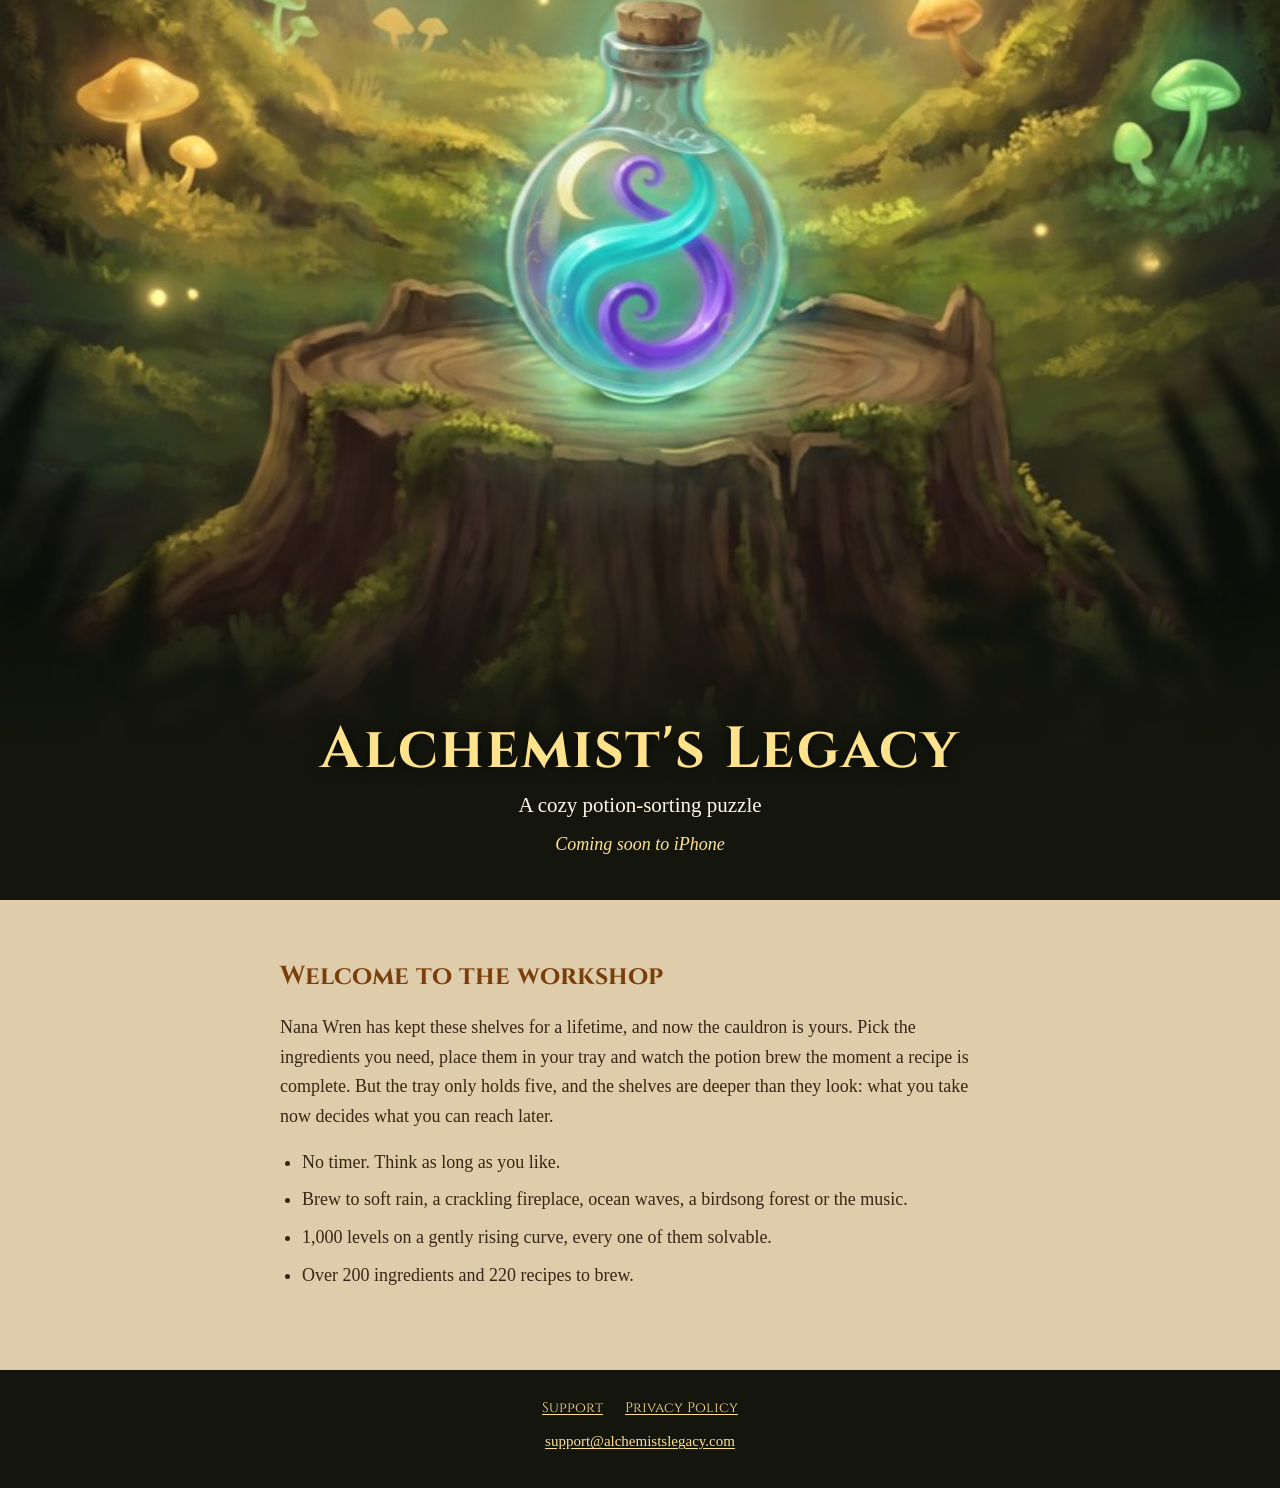
==== index.html @ 7ab3582b "The website: home, privacy policy, support Co-Authored-By: Claude Opus 5.5 <noreply@anthropic.com>" ====
<!doctype html>
<html lang="en">
<head>
  <meta charset="utf-8">
  <meta name="viewport" content="width=device-width, initial-scale=1">
  <title>Alchemist's Legacy</title>
  <meta name="description" content="A cozy potion-sorting puzzle for iPhone. Pick ingredients off the shelves, fill your tray and brew every recipe. No timer, no rush.">
  <link rel="icon" type="image/png" href="favicon.png">
  <link rel="stylesheet" href="assets/site.css">
</head>
<body>
  <header class="hero">
    <h1>Alchemist's Legacy</h1>
    <p class="tagline">A cozy potion-sorting puzzle</p>
    <p class="soon">Coming soon to iPhone</p>
  </header>

  <section class="about">
    <div class="inner">
      <h2>Welcome to the workshop</h2>
      <p>Nana Wren has kept these shelves for a lifetime, and now the cauldron is yours. Pick the ingredients you need, place them in your tray and watch the potion brew the moment a recipe is complete. But the tray only holds five, and the shelves are deeper than they look: what you take now decides what you can reach later.</p>
      <ul>
        <li>No timer. Think as long as you like.</li>
        <li>Brew to soft rain, a crackling fireplace, ocean waves, a birdsong forest or the music.</li>
        <li>1,000 levels on a gently rising curve, every one of them solvable.</li>
        <li>Over 200 ingredients and 220 recipes to brew.</li>
      </ul>
    </div>
  </section>

  <footer>
    <nav class="footer-nav" aria-label="Site">
      <a href="support/">Support</a>
      <a href="privacy/">Privacy Policy</a>
    </nav>
    <p><a href="mailto:support@alchemistslegacy.com">support@alchemistslegacy.com</a></p>
  </footer>
</body>
</html>
---- assets/site.css ----
/* The game's own palette: ForestUI's parchment, inks and frames. */
@font-face { font-family: "Cinzel"; src: url("fonts/Cinzel-Regular.ttf") format("truetype"); font-weight: 400; font-display: swap; }
@font-face { font-family: "Cinzel"; src: url("fonts/Cinzel-Bold.ttf") format("truetype"); font-weight: 700; font-display: swap; }

:root {
  --page: rgb(222, 204, 170);
  --page-pale: rgb(240, 228, 204);
  --ink: rgb(58, 38, 22);
  --ink-soft: rgb(88, 64, 42);
  --ink-title: rgb(122, 62, 10);
  --frame: rgb(190, 160, 116);
  --rim: rgb(72, 46, 26);
  --night: rgb(20, 22, 14);
  --gold: rgb(255, 226, 140);
  --cream: rgb(255, 248, 232);
}

* { box-sizing: border-box; }

html { -webkit-text-size-adjust: 100%; }

body {
  margin: 0;
  background: var(--night);
  color: var(--ink);
  font: 18px/1.65 Georgia, "Iowan Old Style", "Times New Roman", serif;
}

h1, h2, h3, .brand, .footer-nav, .button { font-family: "Cinzel", Georgia, serif; }

a { color: var(--ink-title); text-underline-offset: 2px; }
a:hover { color: var(--ink); }
a:focus-visible { outline: 3px solid var(--ink-title); outline-offset: 2px; border-radius: 2px; }

/* Top bar on the inner pages */
.topbar {
  display: flex;
  align-items: center;
  justify-content: space-between;
  gap: 16px;
  padding: 14px 24px;
  background: var(--night);
}
.brand {
  display: flex;
  align-items: center;
  gap: 12px;
  color: var(--gold);
  font-weight: 700;
  font-size: 17px;
  letter-spacing: 0.04em;
  text-decoration: none;
}
.brand:hover { color: var(--cream); }
.brand img { width: 36px; height: 36px; border-radius: 8px; display: block; }

/* Home */
.hero {
  position: relative;
  min-height: 100svh;
  display: flex;
  flex-direction: column;
  align-items: center;
  justify-content: flex-end;
  padding: 48px 20px 40px;
  text-align: center;
  background: var(--night);
  color: var(--cream);
}
/* The picture stops above the title, so the flask stays clear of it at any screen shape. */
.hero::before,
.hero::after {
  content: "";
  position: absolute;
  inset: 0 0 140px 0;
}
.hero::before { background: url("forest.jpg") center bottom / cover no-repeat; }
.hero::after { background: linear-gradient(to bottom, rgba(20, 22, 14, 0) 78%, rgb(20, 22, 14) 100%); }
.hero > * { position: relative; z-index: 1; }
.hero h1 {
  margin: 0 0 6px;
  color: var(--gold);
  font-size: clamp(34px, 7vw, 58px);
  line-height: 1.1;
  letter-spacing: 0.03em;
  text-shadow: 0 2px 14px rgba(0, 0, 0, 0.7);
}
.hero .tagline { margin: 0 0 8px; font-size: 21px; }
.hero .soon { margin: 0; color: var(--gold); font-style: italic; }

.about {
  background: var(--page);
  padding: 56px 20px 64px;
}
.about .inner { max-width: 720px; margin: 0 auto; }
.about h2 { margin: 0 0 14px; color: var(--ink-title); font-size: 26px; }
.about p { margin: 0 0 16px; }
.about ul { margin: 0 0 16px; padding-left: 22px; }
.about li { margin-bottom: 8px; }

/* Long pages */
main.page {
  background: var(--page);
  padding: 44px 20px 72px;
}
main.page .inner { max-width: 720px; margin: 0 auto; }
main.page h1 { margin: 0 0 6px; color: var(--ink-title); font-size: clamp(28px, 6vw, 38px); line-height: 1.2; }
main.page h2 { margin: 40px 0 10px; color: var(--ink-title); font-size: 22px; line-height: 1.3; }
main.page h3 { margin: 26px 0 6px; color: var(--ink); font-size: 18px; line-height: 1.35; }
main.page p { margin: 0 0 14px; }
main.page ul { margin: 0 0 14px; padding-left: 22px; }
main.page li { margin-bottom: 8px; }
.updated { color: var(--ink-soft); font-style: italic; }

.note {
  margin: 22px 0;
  padding: 16px 18px;
  background: var(--page-pale);
  border: 2px solid var(--rim);
  border-radius: 10px;
}
.note p:last-child { margin-bottom: 0; }

/* Who gets what */
.table-wrap { overflow-x: auto; margin: 0 0 14px; }
table { width: 100%; min-width: 480px; border-collapse: collapse; font-size: 16px; line-height: 1.5; }
th, td { padding: 10px 12px; border: 1px solid var(--rim); text-align: left; vertical-align: top; }
th { background: var(--frame); font-family: "Cinzel", Georgia, serif; font-size: 14px; }
td { background: var(--page-pale); }

footer {
  padding: 26px 20px 34px;
  background: var(--night);
  color: var(--page);
  text-align: center;
  font-size: 15px;
}
.footer-nav { display: flex; flex-wrap: wrap; justify-content: center; gap: 8px 22px; margin-bottom: 10px; font-size: 14px; }
footer a { color: var(--gold); }
footer a:hover { color: var(--cream); }
footer p { margin: 0; }

@media (max-width: 480px) {
  body { font-size: 17px; }
  .topbar { padding: 12px 16px; }
  .brand { font-size: 15px; }
  main.page, .about { padding-left: 16px; padding-right: 16px; }
}
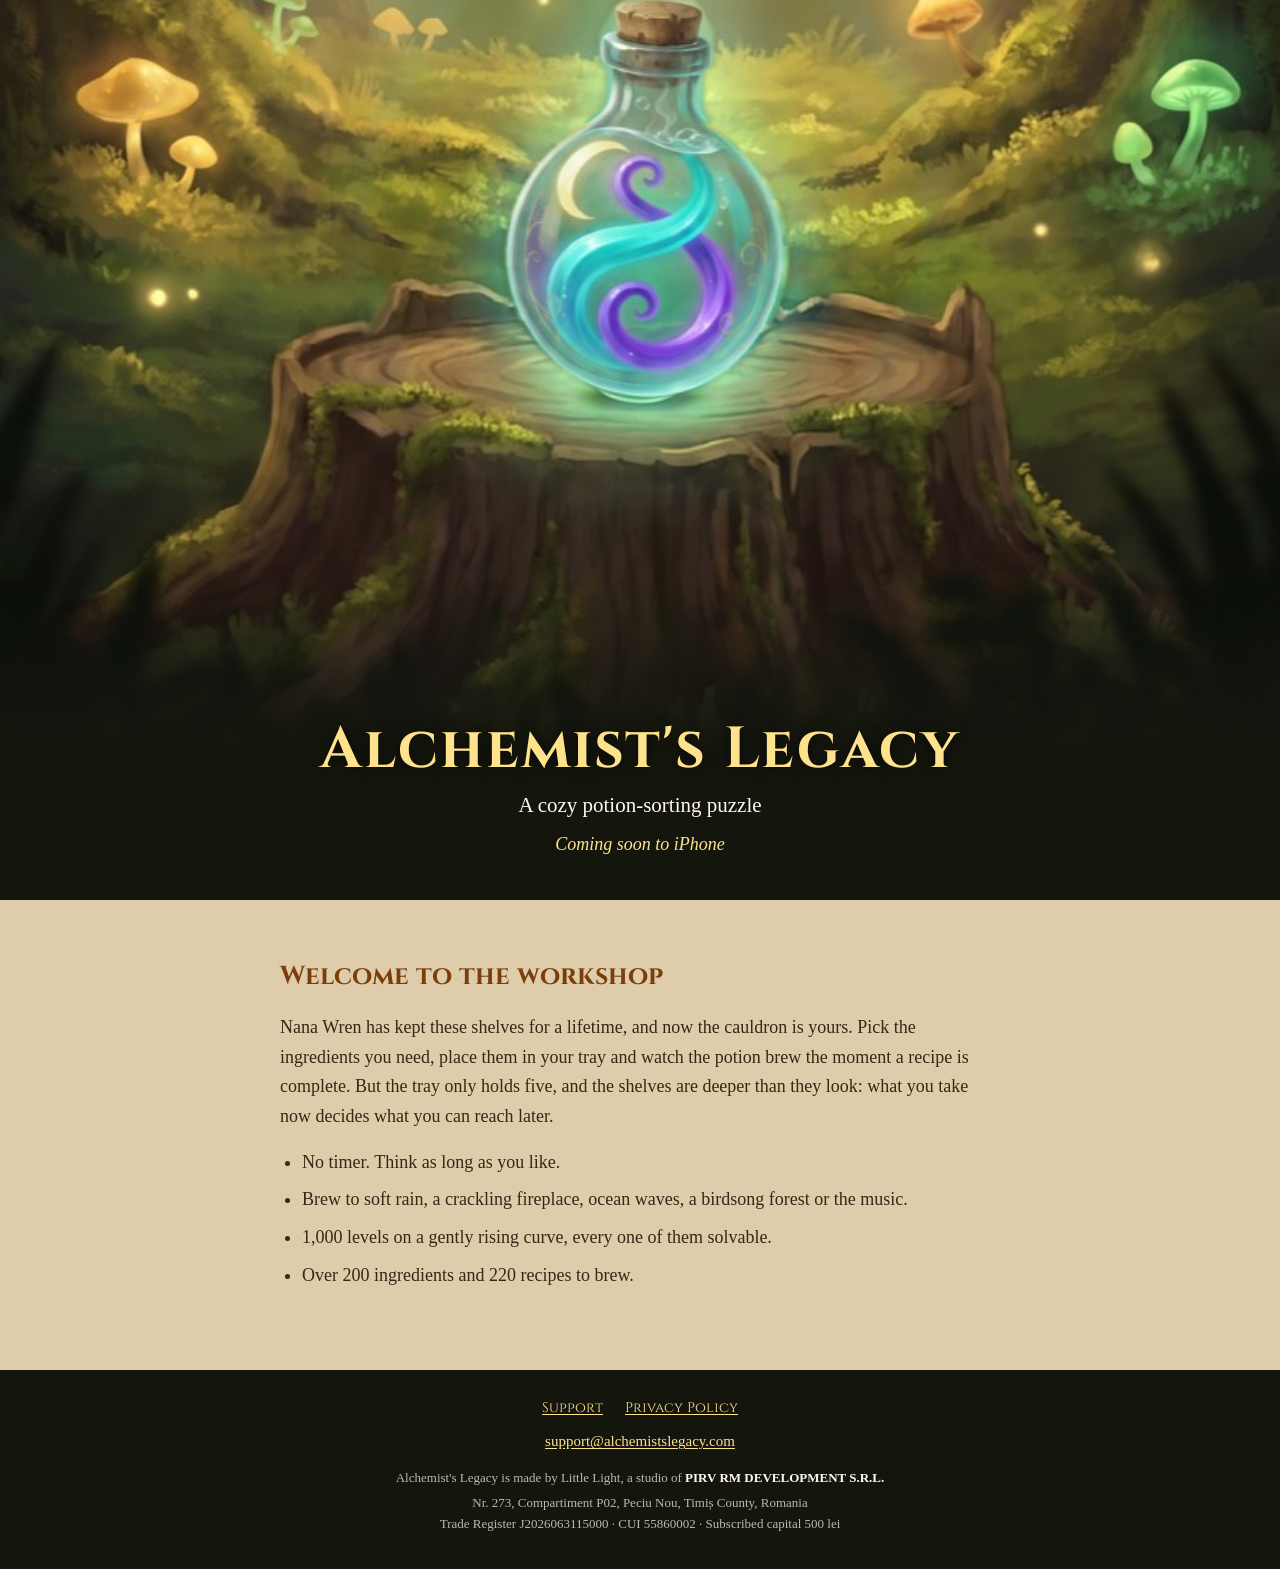
==== commit 6f785b08: "The firm's details: PIRV RM DEVELOPMENT S.R.L. in the footer and the privacy policy Registered 13 No" ====
--- a/index.html
+++ b/index.html
@@ -34,6 +34,9 @@
       <a href="privacy/">Privacy Policy</a>
     </nav>
     <p><a href="mailto:support@alchemistslegacy.com">support@alchemistslegacy.com</a></p>
+    <p class="legal">Alchemist's Legacy is made by Little Light, a studio of <strong>PIRV RM DEVELOPMENT S.R.L.</strong></p>
+    <p class="legal">Nr. 273, Compartiment P02, Peciu Nou, Timiș County, Romania<br>
+      Trade Register J2026063115000 · CUI 55860002 · Subscribed capital 500 lei</p>
   </footer>
 </body>
 </html>
--- a/assets/site.css
+++ b/assets/site.css
@@ -139,6 +139,9 @@
 footer a { color: var(--gold); }
 footer a:hover { color: var(--cream); }
 footer p { margin: 0; }
+footer .legal { margin-top: 14px; font-size: 13px; line-height: 1.6; color: rgba(255, 248, 232, 0.72); }
+footer .legal + .legal { margin-top: 4px; }
+footer .legal strong { color: var(--cream); font-weight: 700; }
 
 @media (max-width: 480px) {
   body { font-size: 17px; }
